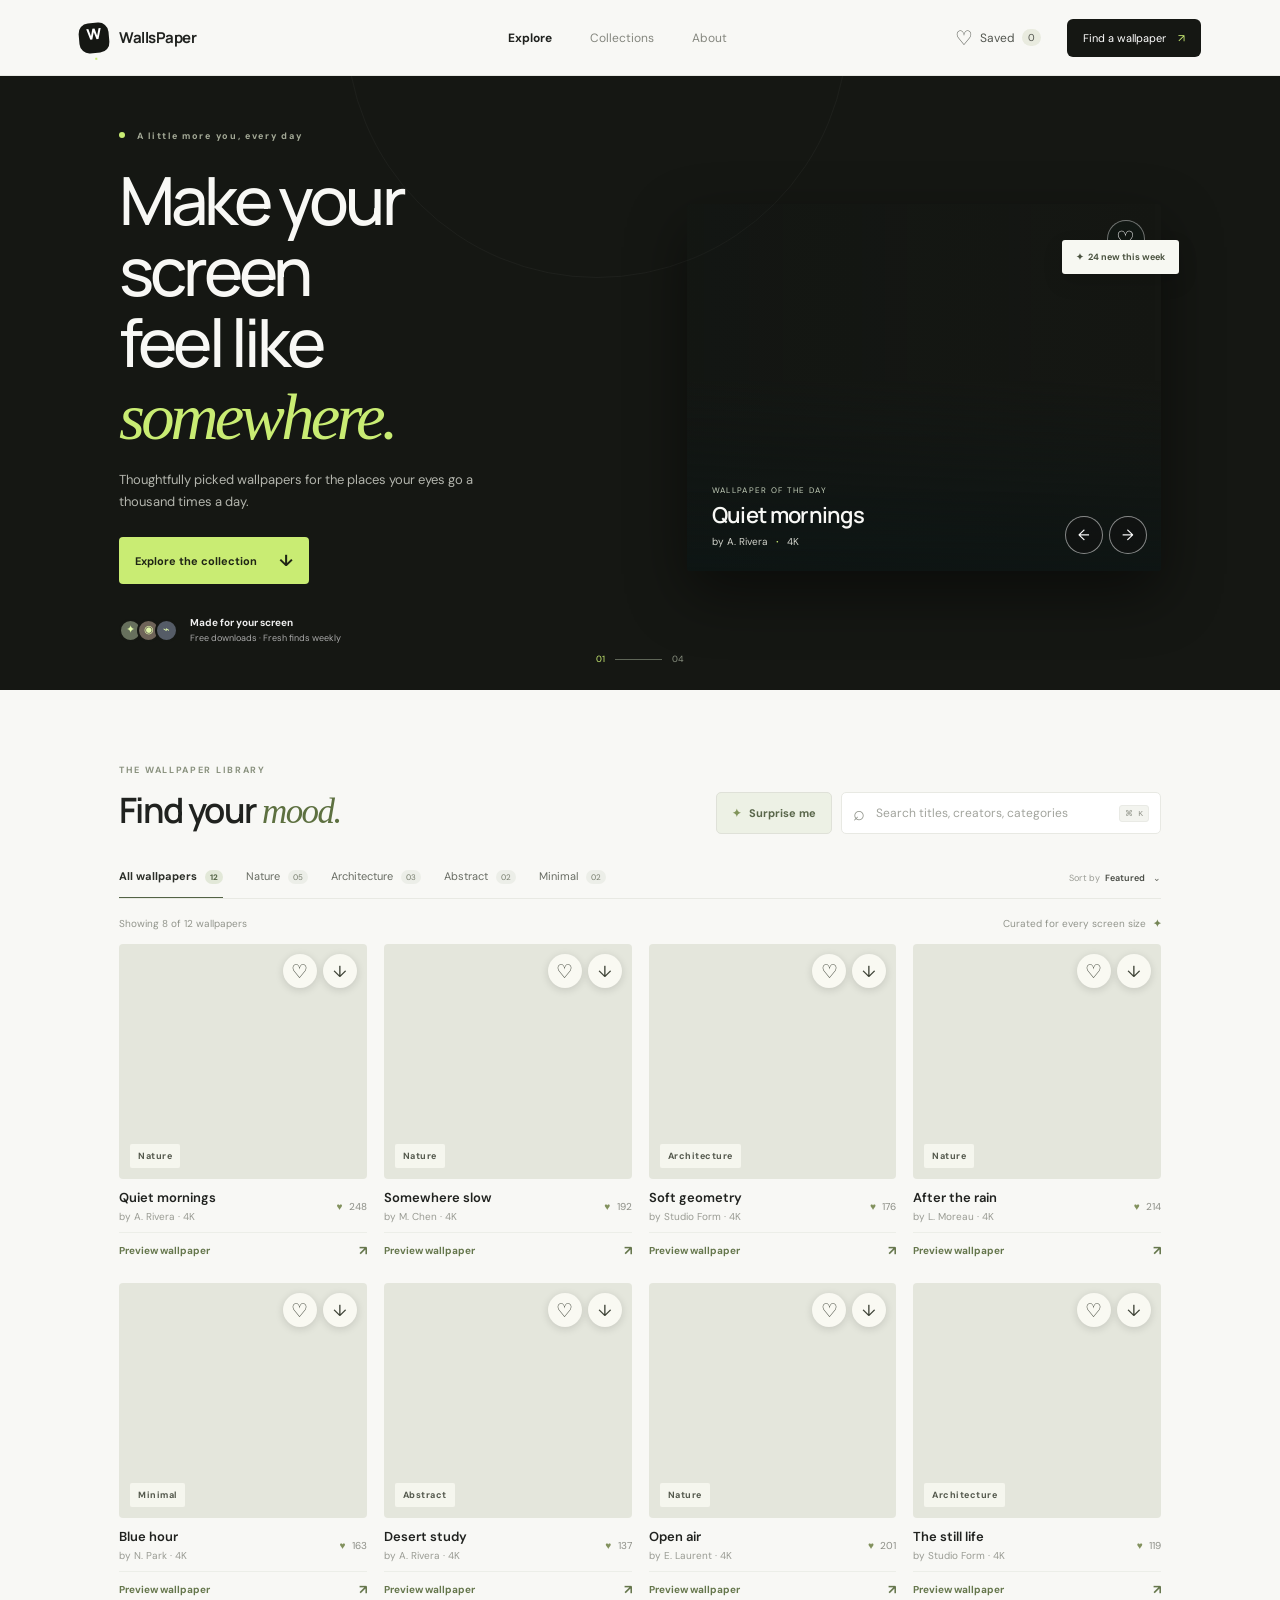
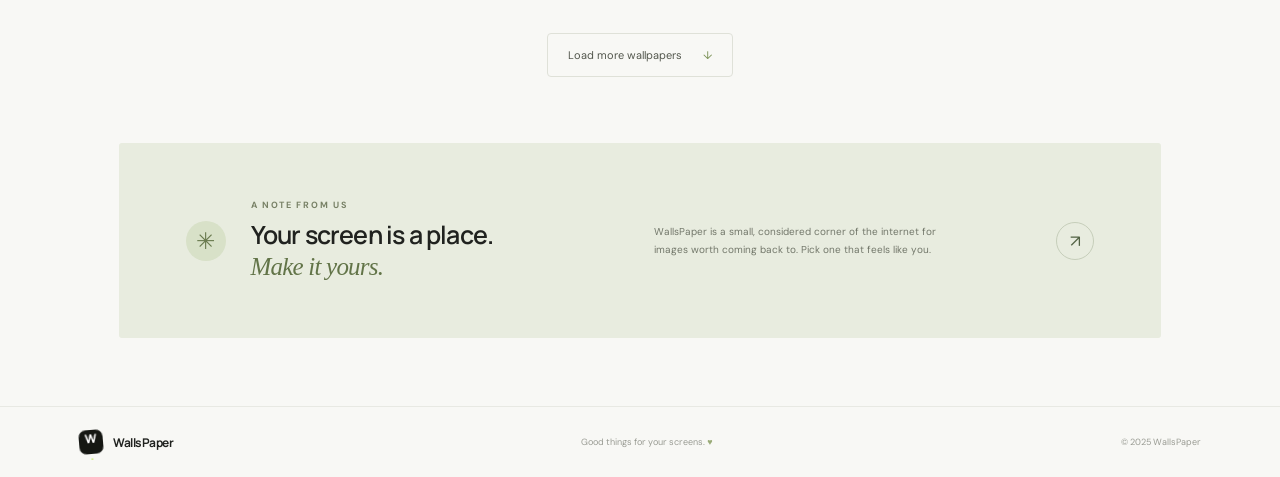
==== html/index.html @ 3ff917f4 "Create WallsPaper wallpaper gallery" ====
<!doctype html>
<html lang="en">
<head>
  <meta charset="UTF-8" />
  <meta name="viewport" content="width=device-width, initial-scale=1.0" />
  <meta name="theme-color" content="#10110f" />
  <meta name="description" content="Discover and download beautiful wallpapers for every screen. Curated by WallsPaper." />
  <title>WallsPaper — Find your next favorite</title>
  <link rel="preconnect" href="https://fonts.googleapis.com" />
  <link rel="preconnect" href="https://fonts.gstatic.com" crossorigin />
  <link href="https://fonts.googleapis.com/css2?family=DM+Sans:wght@400;500;600;700&family=Manrope:wght@400;500;600;700;800&display=swap" rel="stylesheet" />
  <link rel="stylesheet" href="../css/style.css" />
</head>
<body>
  <header class="topbar">
    <a class="brand" href="#home" aria-label="WallsPaper home"><span class="brand-mark">W<span>.</span></span><span>WallsPaper</span></a>
    <nav class="main-nav" aria-label="Main navigation">
      <a class="nav-link active" href="#explore">Explore</a>
      <a class="nav-link" href="#collections">Collections</a>
      <a class="nav-link" href="#about">About</a>
    </nav>
    <div class="top-actions">
      <button class="saved-link" id="savedToggle" aria-pressed="false"><span class="heart-icon">♡</span><span>Saved</span><span class="saved-count" id="savedCount">0</span></button>
      <button class="menu-button" id="menuButton" aria-label="Open menu" aria-expanded="false">☰</button>
      <a class="submit-button" href="#explore">Find a wallpaper <span>↗</span></a>
    </div>
  </header>

  <main id="home">
    <section class="hero" aria-labelledby="hero-title">
      <div class="hero-copy">
        <div class="eyebrow"><span class="eyebrow-dot"></span> A little more you, every day</div>
        <h1 id="hero-title">Make your screen<br />feel like <em>somewhere.</em></h1>
        <p>Thoughtfully picked wallpapers for the places your eyes go a thousand times a day.</p>
        <a href="#explore" class="hero-cta">Explore the collection <span>↓</span></a>
        <div class="hero-note"><span class="avatar-stack"><i>✦</i><i>◉</i><i>⌁</i></span><span><strong>Made for your screen</strong><br />Free downloads · Fresh finds weekly</span></div>
      </div>
      <div class="hero-art" aria-label="Featured mountain wallpaper">
        <div class="hero-image" id="heroImage"></div>
        <div class="hero-image-shade"></div>
        <div class="hero-card-meta"><span class="meta-label">WALLPAPER OF THE DAY</span><strong id="heroTitle">Quiet mornings</strong><span id="heroByline">by A. Rivera <b>·</b> 4K</span></div>
        <button class="hero-save" id="heroSave" aria-label="Save Quiet mornings wallpaper">♡</button>
        <div class="hero-controls"><button id="heroPrev" aria-label="Previous featured wallpaper">←</button><button id="heroNext" aria-label="Next featured wallpaper">→</button></div>
        <div class="floating-tag">✦&nbsp; 24 new this week</div>
      </div>
      <div class="hero-index"><span id="heroCurrent">01</span><i></i><span id="heroTotal">04</span></div>
    </section>

    <section class="collection" id="explore">
      <div class="section-head">
        <div><div class="eyebrow section-eyebrow">THE WALLPAPER LIBRARY</div><h2>Find your <em>mood.</em></h2></div>
        <div class="collection-actions"><button class="surprise-button" id="surpriseButton"><span>✦</span> Surprise me</button><div class="search-wrap"><span aria-hidden="true">⌕</span><input id="searchInput" type="search" placeholder="Search titles, creators, categories" aria-label="Search wallpapers" /><kbd>⌘ K</kbd></div></div>
      </div>
      <div class="filter-row" id="collections">
        <div class="filters" role="group" aria-label="Filter by category" id="categoryFilters">
          <button class="filter active" data-category="All">All wallpapers <span>12</span></button>
          <button class="filter" data-category="Nature">Nature <span>05</span></button>
          <button class="filter" data-category="Architecture">Architecture <span>03</span></button>
          <button class="filter" data-category="Abstract">Abstract <span>02</span></button>
          <button class="filter" data-category="Minimal">Minimal <span>02</span></button>
        </div>
        <label class="sort-label">Sort by <select id="sortSelect" aria-label="Sort wallpapers"><option value="featured">Featured</option><option value="newest">Newest</option><option value="popular">Most loved</option></select><span>⌄</span></label>
      </div>
      <div class="results-line"><span id="resultCount">Showing 8 of 12 wallpapers</span><span>Curated for every screen size <b>✦</b></span></div>
      <div class="wallpaper-grid" id="wallpaperGrid" aria-live="polite"></div>
      <div class="empty-state" id="emptyState" hidden><span>⌕</span><h3>No wallpapers found</h3><p>Try another search or choose a different category.</p><button id="clearFilters">Clear filters</button></div>
      <div class="load-more-wrap"><button class="load-more" id="loadMore">Show more wallpapers <span>↓</span></button></div>
    </section>

    <section class="banner" id="about">
      <div class="banner-spark">✳</div><div><div class="eyebrow">A NOTE FROM US</div><h2>Your screen is a place.<br /><em>Make it yours.</em></h2></div><p>WallsPaper is a small, considered corner of the internet for images worth coming back to. Pick one that feels like you.</p><a href="#explore" aria-label="Browse wallpapers">↗</a>
    </section>
  </main>
  <footer><a class="brand footer-brand" href="#home"><span class="brand-mark">W<span>.</span></span><span>WallsPaper</span></a><span>Good things for your screens. <span class="footer-heart">♥</span></span><span>© 2025 WallsPaper</span></footer>

  <div class="modal" id="wallpaperModal" aria-hidden="true" role="dialog" aria-modal="true" aria-labelledby="modalTitle">
    <div class="modal-backdrop" data-close="true"></div><div class="modal-panel"><button class="modal-close" id="modalClose" aria-label="Close preview">×</button><div class="modal-image" id="modalImage"></div><div class="modal-details"><div><span class="eyebrow" id="modalCategory">NATURE</span><h2 id="modalTitle">Wallpaper title</h2><p id="modalByline">by creator · 4K</p></div><div class="modal-actions"><button class="modal-save" id="modalSave">♡ Save</button><a class="download-button" id="downloadButton" href="#" target="_blank" rel="noopener">Download <span>↓</span></a></div></div><p class="download-note">Opens the original image in a new tab. Save it from your browser to use as a wallpaper.</p></div>
  </div>
  <div class="toast" id="toast" role="status"></div>
  <script src="../js/app.js"></script>
</body>
</html>
---- css/style.css ----
:root{--ink:#20221f;--muted:#85877f;--paper:#f8f8f5;--line:#e8e9e3;--green:#c9ec73;--dark:#151713;--serif:Georgia,'Times New Roman',serif}*{box-sizing:border-box}html{scroll-behavior:smooth}body{margin:0;background:var(--paper);color:var(--ink);font-family:'DM Sans',sans-serif}button,input,select{font:inherit}button,a{-webkit-tap-highlight-color:transparent}a{color:inherit;text-decoration:none}.topbar{height:76px;padding:0 6.2%;display:flex;align-items:center;justify-content:space-between;border-bottom:1px solid var(--line);background:rgba(248,248,245,.95);position:sticky;top:0;z-index:20;backdrop-filter:blur(16px)}.brand{display:flex;align-items:center;gap:10px;font:700 15px Manrope,sans-serif;letter-spacing:-.5px}.brand-mark{height:30px;width:30px;border-radius:10px;background:var(--dark);color:white;display:grid;place-items:center;font:800 15px Manrope;transform:rotate(-5deg)}.brand-mark span{color:var(--green)}.main-nav{display:flex;gap:38px;margin-left:8%}.nav-link{font-size:12px;color:#85877f;transition:color .2s}.nav-link:hover,.nav-link.active{color:var(--ink)}.nav-link.active{font-weight:700}.top-actions{display:flex;align-items:center;gap:20px}.saved-link{background:none;border:0;color:#53564f;font-size:12px;display:flex;align-items:center;gap:7px;cursor:pointer}.heart-icon{font-size:20px;line-height:1}.saved-count{background:#e9ebdf;border-radius:99px;padding:2px 6px;font-size:10px}.submit-button{background:var(--dark);color:white;padding:12px 16px;border-radius:6px;font-size:11px}.submit-button span{color:var(--green);margin-left:9px}.menu-button{display:none;background:none;border:0;font-size:20px}.hero{background:var(--dark);color:#f8f8f5;min-height:488px;padding:54px 9.3% 45px;display:grid;grid-template-columns:1fr 1fr;align-items:center;gap:9%;position:relative;overflow:hidden}.hero:before{content:'';position:absolute;width:500px;height:500px;border:1px solid #ffffff0a;border-radius:50%;top:-300px;left:27%}.hero-copy{max-width:490px;position:relative;z-index:1}.eyebrow{font-size:9px;letter-spacing:1.7px;font-weight:700;color:#a5ab98}.eyebrow-dot{display:inline-block;width:6px;height:6px;border-radius:50%;background:var(--green);margin-right:8px;vertical-align:1px}.hero h1{font:500 clamp(43px,5.2vw,67px)/1.07 Manrope,sans-serif;letter-spacing:-3.8px;margin:22px 0 17px}.hero h1 em,.section-head h2 em,.banner h2 em{font-family:var(--serif);font-weight:400;color:var(--green)}.hero-copy>p{color:#b3b5ad;font-size:13px;line-height:1.7;max-width:355px;margin:0 0 24px}.hero-cta{display:inline-flex;gap:22px;align-items:center;background:var(--green);color:#1f2515;padding:13px 16px;border-radius:4px;font-weight:700;font-size:11px}.hero-cta span{font-size:16px}.hero-note{display:flex;align-items:center;gap:12px;color:#aaa;line-height:1.6;font-size:9px;margin-top:31px}.hero-note strong{color:#eee;font-size:10px}.avatar-stack{display:flex;padding-left:5px}.avatar-stack i{width:23px;height:23px;border-radius:50%;display:grid;place-items:center;background:#67705d;border:2px solid var(--dark);margin-left:-5px;font-size:11px;font-style:normal;color:#e1f8aa}.avatar-stack i:nth-child(2){background:#6f6459}.avatar-stack i:nth-child(3){background:#555c67}.hero-art{height:367px;position:relative;border-radius:3px;overflow:visible;box-shadow:0 23px 60px #0007}.hero-image,.hero-image-shade{position:absolute;inset:0;border-radius:3px}.hero-image{background-image:url('https://images.unsplash.com/photo-1470770841072-f978cf4d019e?auto=format&fit=crop&w=1400&q=88');background-position:center 55%;background-size:cover}.hero-image-shade{background:linear-gradient(0deg,#0d1514d9,transparent 52%),linear-gradient(90deg,#0b13132a,transparent)}.hero-card-meta{position:absolute;bottom:23px;left:25px;display:flex;flex-direction:column;gap:5px}.meta-label{font-size:8px;letter-spacing:1.3px;color:#c5d0bb}.hero-card-meta strong{font:600 22px Manrope;letter-spacing:-.7px}.hero-card-meta>span:last-child{font-size:10px;color:#d1d3cb}.hero-card-meta b{color:var(--green);padding:0 5px}.hero-save{position:absolute;right:16px;top:16px;background:#111a1685;border:1px solid #ffffff66;border-radius:50%;width:38px;height:38px;color:white;font-size:21px;cursor:pointer}.hero-save.saved{background:var(--green);color:#222}.floating-tag{position:absolute;right:-18px;top:36px;background:#f7f8f2;color:#4b5340;border-radius:3px;padding:11px 14px;box-shadow:0 8px 20px #0002;font-size:9px;font-weight:700}.hero-index{position:absolute;bottom:22px;left:50%;transform:translateX(-50%);display:flex;align-items:center;gap:10px;color:#899080;font-size:9px}.hero-index span:first-child{color:var(--green)}.hero-index i{width:47px;height:1px;background:#5f6658}.collection{padding:74px 9.3% 64px;max-width:1500px;margin:auto}.section-head{display:flex;justify-content:space-between;align-items:end}.section-eyebrow{color:#89917e}.section-head h2{font:600 35px Manrope;letter-spacing:-1.6px;margin:10px 0 0}.section-head h2 em{color:#5d7040}.search-wrap{display:flex;align-items:center;gap:9px;border:1px solid var(--line);border-radius:5px;height:42px;padding:0 11px;width:285px;background:#fff;color:#90938a}.search-wrap>span{font-size:20px}.search-wrap input{border:0;outline:0;background:none;min-width:0;flex:1;font-size:10px;color:var(--ink)}.search-wrap input::placeholder{color:#a2a49d}.search-wrap kbd{font-size:8px;background:#f3f4ef;border:1px solid #e9eae5;border-radius:3px;padding:3px 5px;color:#92958b}.filter-row{margin-top:35px;display:flex;justify-content:space-between;align-items:center;border-bottom:1px solid var(--line)}.filters{display:flex;gap:23px;align-items:center;overflow:auto;white-space:nowrap}.filter{position:relative;background:none;border:0;padding:0 0 14px;color:#96988f;font-size:10px;cursor:pointer}.filter.active{font-weight:700;color:#2b2e28}.filter.active:after{content:'';height:2px;background:#536345;position:absolute;bottom:-1px;left:0;right:0}.filter span{background:#e9ebdf;border-radius:8px;padding:2px 5px;margin-left:5px;font-size:8px}.sort-label{display:flex;align-items:center;gap:5px;color:#9a9c95;font-size:9px;padding-bottom:12px;white-space:nowrap}.sort-label select{border:0;background:transparent;color:#474a43;font-weight:600;font-size:9px;appearance:none;outline:0;cursor:pointer}.sort-label span{margin-left:-4px;color:#65685f}.results-line{display:flex;justify-content:space-between;color:#92958c;font-size:9px;padding:18px 0 14px}.results-line b{color:#758556;margin-left:4px}.wallpaper-grid{display:grid;grid-template-columns:repeat(4,minmax(0,1fr));gap:24px 17px}.wallpaper-card{min-width:0;cursor:pointer;animation:rise .38s both}.wallpaper-card:nth-child(2){animation-delay:.04s}.wallpaper-card:nth-child(3){animation-delay:.08s}.wallpaper-card:nth-child(4){animation-delay:.12s}@keyframes rise{from{opacity:0;transform:translateY(9px)}to{opacity:1;transform:translateY(0)}}.card-image-wrap{height:220px;border-radius:4px;overflow:hidden;position:relative;background:#e4e6dc}.card-image{position:absolute;inset:0;background-size:cover;background-position:center;transition:transform .55s cubic-bezier(.2,.65,.3,1)}.wallpaper-card:hover .card-image{transform:scale(1.045)}.card-overlay{position:absolute;inset:0;background:linear-gradient(0deg,#10130d88,transparent 45%);opacity:0;transition:opacity .2s}.wallpaper-card:hover .card-overlay{opacity:1}.card-actions{position:absolute;right:10px;top:10px;display:flex;gap:6px;opacity:0;transform:translateY(-4px);transition:.2s}.wallpaper-card:hover .card-actions{opacity:1;transform:none}.card-action{height:30px;width:30px;background:#f9f9f2;border:0;border-radius:50%;font-size:16px;cursor:pointer;color:#3c4135}.card-action.saved{color:#bb625b}.card-action.download{font-size:13px}.card-category{position:absolute;left:11px;bottom:11px;background:#f8f8f0e8;border-radius:2px;padding:5px 7px;color:#53584c;font-size:8px;font-weight:700;letter-spacing:.5px}.card-info{display:flex;justify-content:space-between;align-items:center;padding-top:10px}.card-info h3{font-size:11px;font-weight:600;margin:0}.card-info p{font-size:9px;color:#999b93;margin:4px 0 0}.card-loves{font-size:9px;color:#8c8e86}.card-loves span{color:#82915d;margin-right:3px}.load-more-wrap{text-align:center;padding-top:35px}.load-more{border:1px solid #dfe1d8;background:transparent;border-radius:4px;padding:12px 17px;color:#53574d;font-size:10px;cursor:pointer;transition:.2s}.load-more:hover{background:var(--dark);border-color:var(--dark);color:#fff}.load-more span{color:#799054;margin-left:18px}.empty-state{text-align:center;padding:50px 15px;color:#777}.empty-state>span{font-size:28px;color:#91997f}.empty-state h3{font:600 20px Manrope;margin:8px}.empty-state p{font-size:11px}.empty-state button{margin-top:8px;border:0;background:var(--dark);color:white;border-radius:4px;padding:10px 14px;font-size:10px;cursor:pointer}.banner{margin:2px 9.3% 68px;background:#e8ecdf;min-height:195px;padding:35px 5.2%;display:grid;grid-template-columns:auto 1fr 1fr auto;align-items:center;gap:25px;border-radius:3px}.banner-spark{width:40px;height:40px;border-radius:50%;background:#d8e1c8;color:#697a4e;display:grid;place-items:center;font-size:23px}.banner .eyebrow{color:#788166}.banner h2{font:600 25px/1.25 Manrope;letter-spacing:-.8px;margin:8px 0 0}.banner h2 em{color:#627448}.banner p{font-size:10px;line-height:1.8;color:#72776a;max-width:300px}.banner>a{width:38px;height:38px;border:1px solid #c6ceba;border-radius:50%;display:grid;place-items:center;color:#536345;font-size:17px}footer{border-top:1px solid var(--line);padding:23px 6.2%;display:flex;align-items:center;justify-content:space-between;color:#999b93;font-size:9px}.footer-brand{color:var(--ink);font-size:12px}.footer-brand .brand-mark{height:24px;width:24px;border-radius:7px;font-size:12px}.footer-heart{color:#9aab78}.modal{position:fixed;inset:0;z-index:50;display:none;align-items:center;justify-content:center;padding:20px}.modal.open{display:flex}.modal-backdrop{position:absolute;inset:0;background:#11150edb;backdrop-filter:blur(5px)}.modal-panel{position:relative;background:var(--paper);width:min(740px,100%);border-radius:6px;padding:14px;box-shadow:0 25px 100px #0007;animation:pop .25s both}@keyframes pop{from{opacity:0;transform:translateY(8px) scale(.99)}to{opacity:1;transform:none}}.modal-close{position:absolute;z-index:2;top:23px;right:23px;background:#12150f99;color:white;border:0;width:34px;height:34px;border-radius:50%;font-size:23px;cursor:pointer}.modal-image{height:min(55vh,430px);min-height:220px;background-size:cover;background-position:center;border-radius:3px}.modal-details{display:flex;justify-content:space-between;align-items:center;padding:18px 3px 7px}.modal-details .eyebrow{color:#8a9478}.modal-details h2{font:600 23px Manrope;letter-spacing:-.8px;margin:5px 0}.modal-details p{font-size:10px;color:#999;margin:0}.modal-actions{display:flex;gap:8px}.modal-save,.download-button{height:39px;border:1px solid #dfe1d8;border-radius:4px;padding:0 13px;background:transparent;font-size:10px;display:flex;align-items:center;gap:7px;cursor:pointer}.modal-save.saved{color:#8c4b48;border-color:#e6caca}.download-button{background:var(--dark);color:white;border-color:var(--dark);font-weight:700}.download-button span{color:var(--green);font-size:15px}.download-note{font-size:9px;color:#a1a39b;padding:4px 3px 0}.toast{position:fixed;left:50%;bottom:24px;transform:translate(-50%,12px);opacity:0;background:#24281f;color:#f7f8f2;padding:11px 16px;border-radius:4px;font-size:10px;z-index:70;pointer-events:none;transition:.25s}.toast.show{opacity:1;transform:translate(-50%,0)}
@media(max-width:1000px){.hero{padding-left:6.5%;padding-right:6.5%;gap:5%}.collection{padding-left:6.5%;padding-right:6.5%}.banner{margin-left:6.5%;margin-right:6.5%}.card-image-wrap{height:190px}.wallpaper-grid{gap:22px 13px}.main-nav{margin-left:0}.topbar{padding:0 4%}}
@media(max-width:720px){.topbar{height:64px;padding:0 5%}.main-nav{display:none;position:absolute;top:63px;left:0;right:0;background:var(--paper);padding:18px 5%;border-bottom:1px solid var(--line);gap:25px}.main-nav.open{display:flex}.submit-button{display:none}.menu-button{display:block}.top-actions{gap:12px}.saved-link{font-size:11px}.hero{padding:45px 7% 55px;grid-template-columns:1fr;gap:28px}.hero h1{font-size:51px;letter-spacing:-2.9px}.hero-copy>p{font-size:12px}.hero-note{margin-top:22px}.hero-art{height:310px;margin:0 5px 10px 0}.floating-tag{right:-8px}.hero-index{bottom:18px}.collection{padding:53px 6% 45px}.section-head{align-items:flex-start;gap:20px;flex-direction:column}.section-head h2{font-size:31px}.search-wrap{width:100%}.filter-row{margin-top:25px;align-items:flex-end;gap:12px}.filters{gap:18px}.filter{font-size:9px}.sort-label{font-size:8px}.results-line{font-size:8px}.wallpaper-grid{grid-template-columns:repeat(2,minmax(0,1fr));gap:20px 12px}.card-image-wrap{height:clamp(160px,53vw,260px)}.card-info h3{font-size:10px}.card-info p{font-size:8px}.card-loves{font-size:8px}.card-actions{opacity:1;transform:none}.card-action{width:27px;height:27px}.banner{margin:0 6% 45px;padding:24px;grid-template-columns:auto 1fr;gap:16px}.banner-spark{grid-row:1}.banner>div:nth-child(2){grid-column:2}.banner p{grid-column:2;margin:0}.banner>a{grid-column:1;grid-row:2}.banner h2{font-size:22px}footer{padding:20px 5%;gap:15px}footer>span:nth-child(2){display:none}.modal-panel{padding:10px}.modal-details{align-items:flex-start;gap:12px;flex-direction:column}.modal-actions{width:100%}.modal-actions>*{flex:1;justify-content:center}.modal-image{min-height:210px}}
@media(max-width:380px){.wallpaper-grid{gap:16px 9px}.card-image-wrap{height:155px}.filter-row{display:block}.sort-label{justify-content:flex-end;padding-top:12px}.results-line span:last-child{display:none}}
@media(prefers-reduced-motion:reduce){*,*:before,*:after{scroll-behavior:auto!important;animation-duration:.01ms!important;transition-duration:.01ms!important}}
.collection-actions{display:flex;align-items:center;gap:9px}.surprise-button{height:42px;padding:0 13px;border:1px solid #dfe1d8;background:#edf1e5;border-radius:5px;color:#59664a;font-size:10px;font-weight:700;cursor:pointer;white-space:nowrap;transition:background .2s,transform .2s}.surprise-button:hover{background:#dfe8d1;transform:translateY(-1px)}.surprise-button span{color:#81945a;margin-right:5px}.hero-controls{position:absolute;right:14px;bottom:17px;display:flex;gap:6px;z-index:1}.hero-controls button{width:31px;height:31px;border:1px solid #ffffff80;background:#1118;color:white;border-radius:50%;cursor:pointer;transition:background .2s,transform .2s}.hero-controls button:hover{background:#c9ec73;color:#20251a;transform:scale(1.06)}.card-image-wrap:after{content:'Quick preview  ↗';position:absolute;left:50%;top:50%;transform:translate(-50%,-35%);opacity:0;transition:opacity .2s,transform .2s;background:#171b15d9;color:white;border-radius:3px;padding:9px 12px;font-size:9px;white-space:nowrap;pointer-events:none}.wallpaper-card:hover .card-image-wrap:after,.wallpaper-card:focus-visible .card-image-wrap:after{opacity:1;transform:translate(-50%,-50%)}
@media(max-width:720px){.collection-actions{width:100%;flex-wrap:wrap}.search-wrap{flex:1}.hero-controls{right:10px;bottom:10px}}
.main-nav a:focus-visible,.topbar button:focus-visible,.hero a:focus-visible,.hero button:focus-visible,.filter:focus-visible,.search-wrap:focus-within,.sort-label select:focus-visible,.surprise-button:focus-visible,.card-action:focus-visible,.preview-link:focus-visible,.load-more:focus-visible,.modal button:focus-visible,.download-button:focus-visible{outline:3px solid #94ad68;outline-offset:3px}.saved-link.is-active{color:#637447}.filter{font-size:11px;color:#686c63;padding-bottom:15px}.filter span{color:#767c6c;background:#eceee8}.filter.active span{color:#536345;background:#e2e8d8}.search-wrap input{font-size:12px}.search-wrap{width:320px}.collection-actions .search-wrap{width:320px}.surprise-button{font-size:11px;padding:0 15px}.results-line{font-size:10px}.card-image-wrap{height:235px}.card-category{font-size:9px;padding:6px 8px}.card-info h3{font-size:13px}.card-info p{font-size:10px}.card-loves{font-size:10px}.card-actions{opacity:1;transform:none}.card-action{width:34px;height:34px;font-size:19px;box-shadow:0 2px 8px #0002}.card-action.download{font-size:16px}.card-image-wrap:after{content:none}.wallpaper-card{border-radius:5px}.wallpaper-card:focus-visible{outline:3px solid #94ad68;outline-offset:4px}.preview-link{display:flex;justify-content:space-between;align-items:center;width:100%;margin-top:9px;padding:9px 0 0;border:0;border-top:1px solid #eceee8;background:transparent;color:#65764c;text-align:left;font-size:10px;font-weight:700;cursor:pointer}.preview-link span{font-size:13px;transition:transform .2s}.preview-link:hover span{transform:translate(2px,-2px)}.hero-controls button{width:38px;height:38px;font-size:15px}.hero-index{bottom:25px}.load-more{min-height:44px;padding:0 20px;font-size:11px}.empty-state h3{font-size:22px}.empty-state p{font-size:12px}.toast{font-size:12px;padding:13px 18px}
@media(max-width:1000px){.card-image-wrap{height:205px}}
@media(max-width:720px){.topbar{padding:0 4%}.brand{font-size:14px}.saved-link{min-height:40px}.menu-button{width:40px;height:40px}.hero{padding-bottom:63px}.hero-art{height:clamp(260px,75vw,380px)}.section-head h2{font-size:33px}.collection-actions{gap:9px}.collection-actions .search-wrap{width:auto;height:44px}.surprise-button{height:44px}.filters{gap:20px;padding:0 2px;scrollbar-width:thin;scrollbar-color:#c7cebb transparent}.filter{font-size:11px;min-height:38px}.filter-row{align-items:flex-end}.sort-label{font-size:10px}.sort-label select{font-size:10px}.results-line{font-size:9px}.card-image-wrap{height:clamp(170px,57vw,280px)}.card-info h3{font-size:12px}.card-info p{font-size:9px}.card-loves{font-size:9px}.preview-link{font-size:10px;padding-top:10px}.card-actions{right:8px;top:8px}.card-action{width:32px;height:32px}.hero-controls{right:10px;bottom:10px}.hero-index{bottom:22px}.banner p{font-size:11px}.modal-close{top:18px;right:18px}}
@media(max-width:420px){.collection-actions{display:grid;grid-template-columns:1fr}.collection-actions .search-wrap{width:100%}.surprise-button{justify-self:start}.results-line span:last-child{display:none}.filter-row{gap:5px}.filters{gap:16px}.sort-label{padding-top:8px}.wallpaper-grid{gap:22px 12px}.card-image-wrap{height:clamp(155px,54vw,220px)}.card-info{align-items:flex-start}.card-info h3{font-size:11px}.card-info p{font-size:8px}.card-loves{font-size:8px}.preview-link{font-size:9px}}
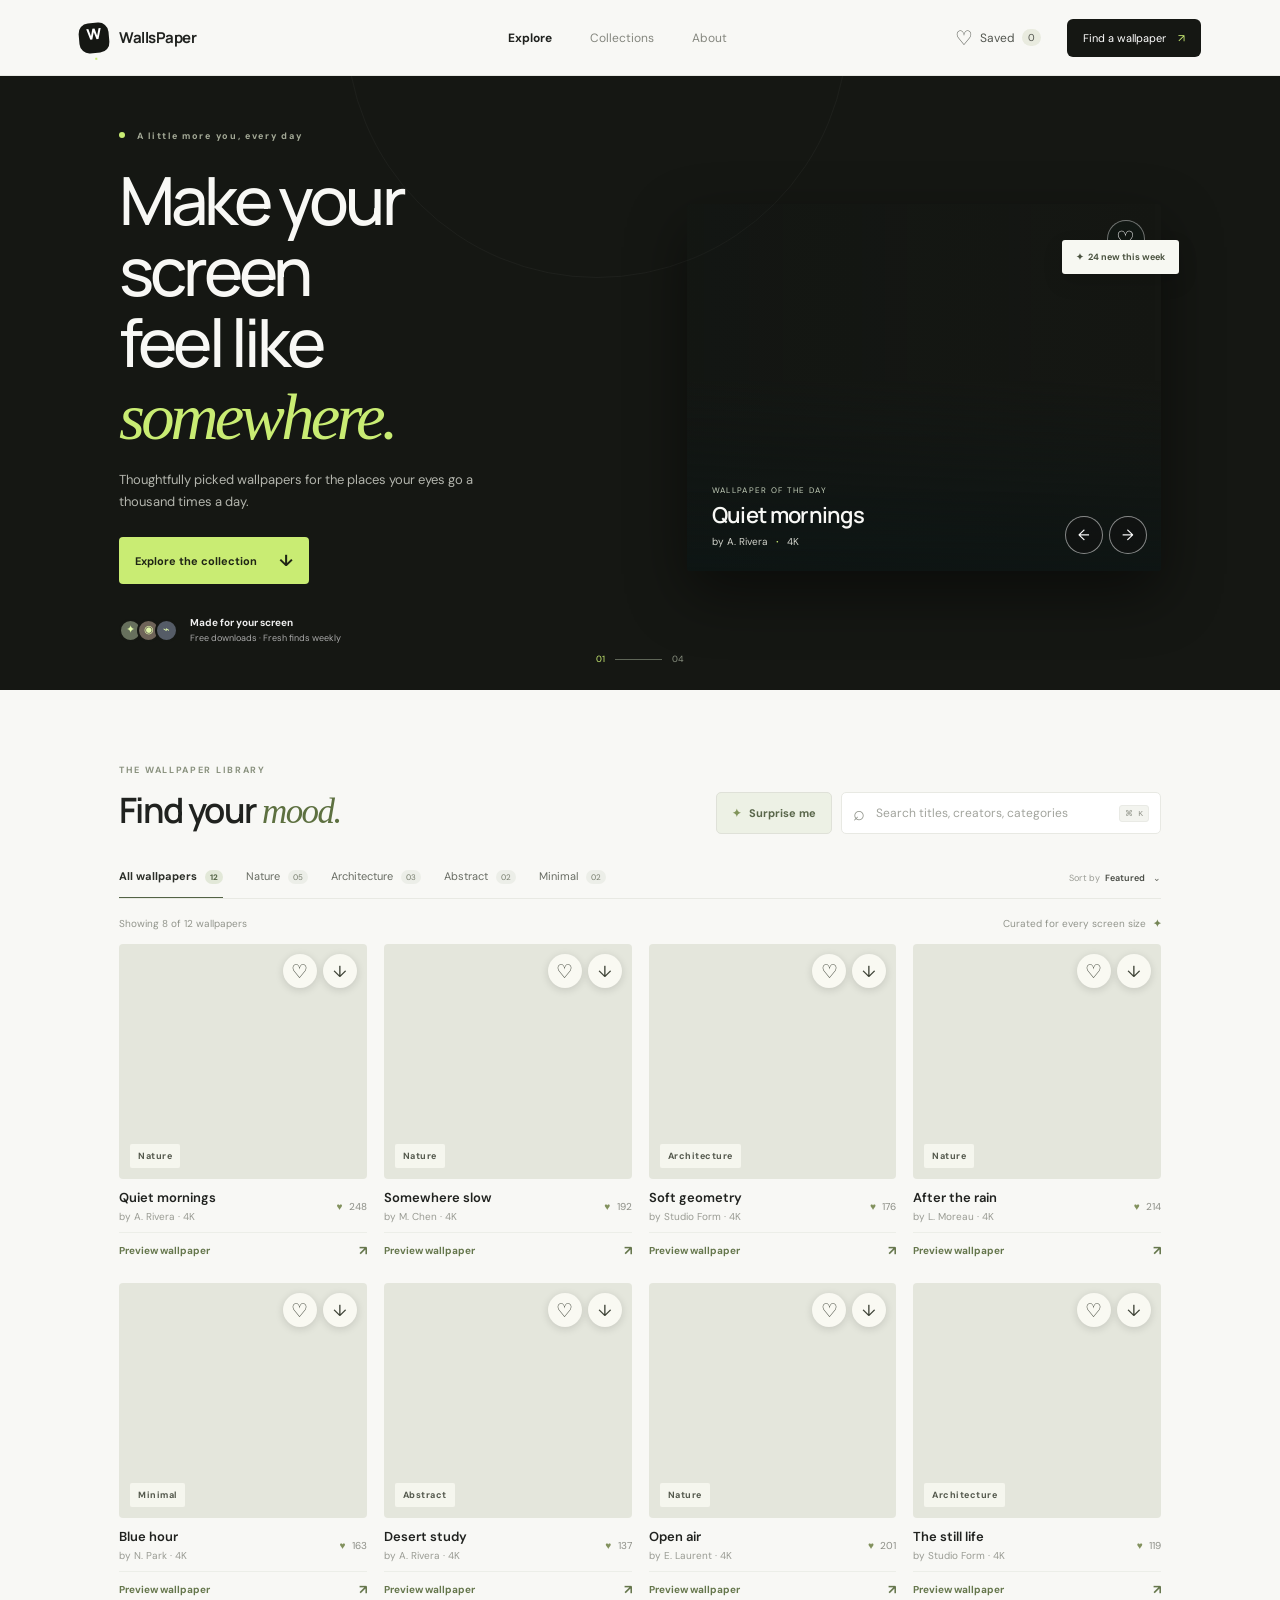
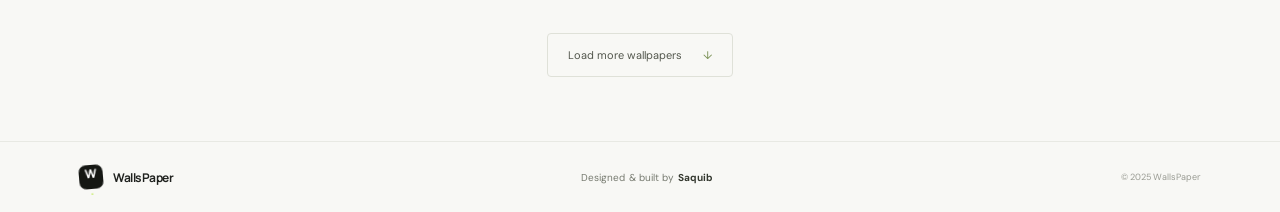
==== commit 18f6da83: "Initial commit: Wallpaper Downloadable Website" ====
--- a/html/index.html
+++ b/html/index.html
@@ -13,16 +13,16 @@
 </head>
 <body>
   <header class="topbar">
-    <a class="brand" href="#home" aria-label="WallsPaper home"><span class="brand-mark">W<span>.</span></span><span>WallsPaper</span></a>
+    <a class="brand" href="index.html" aria-label="WallsPaper home"><span class="brand-mark">W<span>.</span></span><span>WallsPaper</span></a>
     <nav class="main-nav" aria-label="Main navigation">
-      <a class="nav-link active" href="#explore">Explore</a>
-      <a class="nav-link" href="#collections">Collections</a>
-      <a class="nav-link" href="#about">About</a>
+      <a class="nav-link active" href="index.html" aria-current="page">Explore</a>
+      <a class="nav-link" href="collections.html">Collections</a>
+      <a class="nav-link" href="about.html">About</a>
     </nav>
     <div class="top-actions">
       <button class="saved-link" id="savedToggle" aria-pressed="false"><span class="heart-icon">♡</span><span>Saved</span><span class="saved-count" id="savedCount">0</span></button>
       <button class="menu-button" id="menuButton" aria-label="Open menu" aria-expanded="false">☰</button>
-      <a class="submit-button" href="#explore">Find a wallpaper <span>↗</span></a>
+      <a class="submit-button" href="index.html#explore">Find a wallpaper <span>↗</span></a>
     </div>
   </header>
 
@@ -67,16 +67,14 @@
       <div class="load-more-wrap"><button class="load-more" id="loadMore">Show more wallpapers <span>↓</span></button></div>
     </section>
 
-    <section class="banner" id="about">
-      <div class="banner-spark">✳</div><div><div class="eyebrow">A NOTE FROM US</div><h2>Your screen is a place.<br /><em>Make it yours.</em></h2></div><p>WallsPaper is a small, considered corner of the internet for images worth coming back to. Pick one that feels like you.</p><a href="#explore" aria-label="Browse wallpapers">↗</a>
-    </section>
   </main>
-  <footer><a class="brand footer-brand" href="#home"><span class="brand-mark">W<span>.</span></span><span>WallsPaper</span></a><span>Good things for your screens. <span class="footer-heart">♥</span></span><span>© 2025 WallsPaper</span></footer>
+  <footer><a class="brand footer-brand" href="index.html"><span class="brand-mark">W<span>.</span></span><span>WallsPaper</span></a><span class="creator-credit">Designed &amp; built by <strong>Saquib</strong></span><span>© 2025 WallsPaper</span></footer>
 
   <div class="modal" id="wallpaperModal" aria-hidden="true" role="dialog" aria-modal="true" aria-labelledby="modalTitle">
     <div class="modal-backdrop" data-close="true"></div><div class="modal-panel"><button class="modal-close" id="modalClose" aria-label="Close preview">×</button><div class="modal-image" id="modalImage"></div><div class="modal-details"><div><span class="eyebrow" id="modalCategory">NATURE</span><h2 id="modalTitle">Wallpaper title</h2><p id="modalByline">by creator · 4K</p></div><div class="modal-actions"><button class="modal-save" id="modalSave">♡ Save</button><a class="download-button" id="downloadButton" href="#" target="_blank" rel="noopener">Download <span>↓</span></a></div></div><p class="download-note">Opens the original image in a new tab. Save it from your browser to use as a wallpaper.</p></div>
   </div>
   <div class="toast" id="toast" role="status"></div>
+  <script src="../js/navigation.js"></script>
   <script src="../js/app.js"></script>
 </body>
 </html>
--- a/css/style.css
+++ b/css/style.css
@@ -9,3 +9,8 @@
 @media(max-width:1000px){.card-image-wrap{height:205px}}
 @media(max-width:720px){.topbar{padding:0 4%}.brand{font-size:14px}.saved-link{min-height:40px}.menu-button{width:40px;height:40px}.hero{padding-bottom:63px}.hero-art{height:clamp(260px,75vw,380px)}.section-head h2{font-size:33px}.collection-actions{gap:9px}.collection-actions .search-wrap{width:auto;height:44px}.surprise-button{height:44px}.filters{gap:20px;padding:0 2px;scrollbar-width:thin;scrollbar-color:#c7cebb transparent}.filter{font-size:11px;min-height:38px}.filter-row{align-items:flex-end}.sort-label{font-size:10px}.sort-label select{font-size:10px}.results-line{font-size:9px}.card-image-wrap{height:clamp(170px,57vw,280px)}.card-info h3{font-size:12px}.card-info p{font-size:9px}.card-loves{font-size:9px}.preview-link{font-size:10px;padding-top:10px}.card-actions{right:8px;top:8px}.card-action{width:32px;height:32px}.hero-controls{right:10px;bottom:10px}.hero-index{bottom:22px}.banner p{font-size:11px}.modal-close{top:18px;right:18px}}
 @media(max-width:420px){.collection-actions{display:grid;grid-template-columns:1fr}.collection-actions .search-wrap{width:100%}.surprise-button{justify-self:start}.results-line span:last-child{display:none}.filter-row{gap:5px}.filters{gap:16px}.sort-label{padding-top:8px}.wallpaper-grid{gap:22px 12px}.card-image-wrap{height:clamp(155px,54vw,220px)}.card-info{align-items:flex-start}.card-info h3{font-size:11px}.card-info p{font-size:8px}.card-loves{font-size:8px}.preview-link{font-size:9px}}
+.creator-credit{display:block!important;color:#777b70;font-size:10px;letter-spacing:.1px}.creator-credit strong{color:#34382f;font-weight:700}.footer-heart{color:#9aab78}
+@media(max-width:720px){footer{flex-wrap:wrap}.creator-credit{order:3;width:100%;text-align:center;border-top:1px solid var(--line);padding-top:13px;margin-top:3px}.footer-brand{order:1}footer>span:last-child{order:2}}
+.subpage-main{max-width:1200px;margin:0 auto;padding:68px 8% 82px}.subpage-intro{text-align:center;padding:10px 0 45px}.subpage-intro h1,.about-hero h1{font:600 clamp(42px,6vw,66px)/1.08 Manrope,sans-serif;letter-spacing:-3px;margin:17px 0}.subpage-intro h1 em,.about-hero h1 em{font-family:var(--serif);font-weight:400;color:#64794b}.subpage-intro p{max-width:470px;margin:0 auto;color:#787c72;font-size:13px;line-height:1.7}.collection-categories{display:grid;grid-template-columns:repeat(2,minmax(0,1fr));gap:18px}.category-card{height:300px;border-radius:5px;overflow:hidden;position:relative;display:flex;flex-direction:column;justify-content:space-between;padding:18px;color:#fff;background:#525849;background-size:cover;background-position:center;isolation:isolate}.category-card:before{content:'';position:absolute;z-index:-1;inset:0;background:linear-gradient(180deg,#1115 0%,transparent 32%,#10130dd9 100%);transition:background .25s}.category-card:hover:before{background:linear-gradient(180deg,#1114 0%,#1417102b 24%,#10130df0 100%)}.category-card:hover{box-shadow:0 12px 30px #20251b22;transform:translateY(-2px)}.category-nature{background-image:url('https://images.unsplash.com/photo-1470770841072-f978cf4d019e?auto=format&fit=crop&w=1000&q=85')}.category-architecture{background-image:url('https://images.unsplash.com/photo-1511818966892-d7d671e672a2?auto=format&fit=crop&w=1000&q=85')}.category-abstract{background-image:url('https://images.unsplash.com/photo-1509316785289-025f5b846b35?auto=format&fit=crop&w=1000&q=85')}.category-minimal{background-image:url('https://images.unsplash.com/photo-1519681393784-d120267933ba?auto=format&fit=crop&w=1000&q=85')}.category-card-count,.category-card-copy>span:first-child{font-size:9px;letter-spacing:1.2px;color:#e4eadc}.category-card-count{align-self:flex-start;background:#1519128c;padding:8px 10px;border-radius:3px;backdrop-filter:blur(5px)}.category-card-copy{display:flex;flex-direction:column;gap:9px}.category-card-copy strong{font:600 30px Manrope;letter-spacing:-1px}.category-card-copy>span:last-child{font-size:11px;color:#e5e7df;display:flex;justify-content:space-between;align-items:center}.category-card-copy b{color:var(--green);font-size:17px;font-weight:500}.collections-note{display:flex;align-items:center;justify-content:center;gap:12px;margin-top:36px;color:#767a70;font-size:11px}.collections-note p{margin:0}.collections-note a{color:#4f623a;font-weight:700;margin-left:5px}.collections-note a span{margin-left:5px}.note-spark{width:30px;height:30px;background:#e8ecdf;border-radius:50%;display:grid;place-items:center;color:#728653;font-size:17px}.about-main{padding-top:55px}.about-hero{min-height:455px;position:relative;overflow:hidden;border-radius:5px;background:#171a14;color:#f7f8f2;padding:62px 7% 48px}.about-hero .eyebrow{position:relative;z-index:1}.about-hero h1{position:relative;z-index:1;color:#fff;margin:23px 0 17px}.about-hero h1 em{color:var(--green)}.about-hero>p{position:relative;z-index:1;color:#bfc2b8;max-width:430px;font-size:13px;line-height:1.8;margin:0 0 22px}.about-hero .hero-cta{position:relative;z-index:1}.about-hero-art{position:absolute;right:0;top:0;bottom:0;width:48%;background:linear-gradient(90deg,#171a14 0%,#171a1466 40%,#171a1420 100%),url('https://images.unsplash.com/photo-1470770841072-f978cf4d019e?auto=format&fit=crop&w=1200&q=85') center/cover}.about-story{display:grid;grid-template-columns:1fr 1fr;gap:10%;padding:70px 3% 55px;align-items:start}.about-story h2{font:600 30px Manrope;letter-spacing:-1.2px;margin:12px 0}.about-story>p{font-size:12px;color:#74786e;line-height:1.9;margin:24px 0 0}.about-values{display:grid;grid-template-columns:repeat(3,1fr);border-top:1px solid var(--line);padding-top:25px;gap:30px}.about-values article>span{color:#839465;font-size:10px;font-weight:700}.about-values h3{font:600 15px Manrope;margin:10px 0 7px}.about-values p{max-width:250px;color:#85897f;font-size:10px;line-height:1.8;margin:0}
+@media(max-width:720px){.subpage-main{padding:45px 6% 60px}.subpage-intro{padding:5px 0 32px}.subpage-intro h1,.about-hero h1{font-size:46px;letter-spacing:-2.5px}.subpage-intro p{font-size:12px}.collection-categories{gap:12px}.category-card{height:250px;padding:13px}.category-card-copy strong{font-size:25px}.category-card-copy>span:last-child{font-size:9px;line-height:1.5}.category-card-count{font-size:8px;padding:7px}.collections-note{font-size:10px}.about-main{padding-top:35px}.about-hero{min-height:485px;padding:42px 7%}.about-hero-art{width:100%;top:42%;background-image:linear-gradient(180deg,#171a1400 0%,#171a1440 20%,#171a14 100%),url('https://images.unsplash.com/photo-1470770841072-f978cf4d019e?auto=format&fit=crop&w=900&q=85');background-position:center;background-size:cover}.about-hero h1{font-size:42px}.about-hero>p{font-size:11px;max-width:350px}.about-story{grid-template-columns:1fr;gap:5px;padding:48px 2% 35px}.about-story h2{font-size:27px}.about-story>p{margin:0}.about-values{grid-template-columns:1fr;gap:20px;padding-top:22px}.about-values article{display:grid;grid-template-columns:32px 1fr;column-gap:8px}.about-values article>span{grid-row:1/3;padding-top:2px}.about-values h3{margin:0 0 4px}.about-values p{max-width:none}}
+@media(max-width:420px){.collection-categories{grid-template-columns:1fr}.category-card{height:245px}.subpage-intro h1,.about-hero h1{font-size:39px}.collections-note{align-items:flex-start;text-align:left}.about-hero{min-height:460px}}
